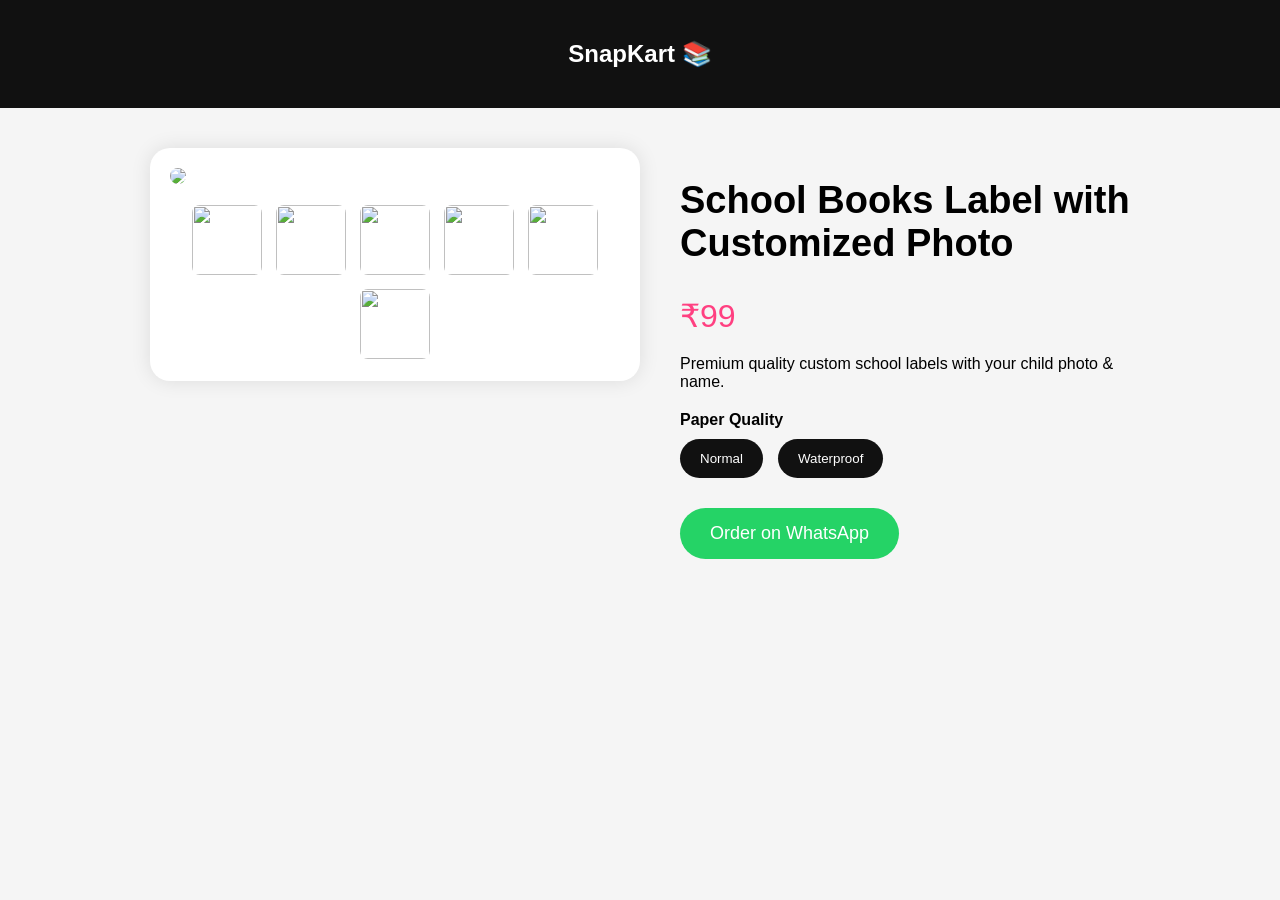
==== book-labels.html @ a1c4c521 "Added Premium Product Slider Page" ====
<!DOCTYPE html>
<html lang="en">
<head>

<meta charset="UTF-8">
<meta name="viewport" content="width=device-width, initial-scale=1.0">

<title>School Book Labels</title>

<style>

body{
  margin:0;
  font-family:Arial,sans-serif;
  background:#f5f5f5;
}

/* HEADER */

.header{
  background:#111;
  color:white;
  padding:20px;
  text-align:center;
}

/* PRODUCT PAGE */

.product-page{
  display:flex;
  flex-wrap:wrap;
  gap:40px;
  padding:40px;
  justify-content:center;
  align-items:flex-start;
}

/* SLIDER */

.slider{
  width:450px;
  background:white;
  padding:20px;
  border-radius:20px;
  box-shadow:0 0 20px rgba(0,0,0,0.1);
}

.slider img{
  width:100%;
  border-radius:15px;
}

.thumbnails{
  display:flex;
  gap:10px;
  margin-top:15px;
  flex-wrap:wrap;
  justify-content:center;
}

.thumbnails img{
  width:70px;
  height:70px;
  object-fit:cover;
  border-radius:10px;
  cursor:pointer;
  border:2px solid transparent;
}

.thumbnails img:hover{
  border:2px solid #ff4081;
}

/* DETAILS */

.details{
  max-width:450px;
}

.details h1{
  font-size:38px;
}

.price{
  font-size:32px;
  color:#ff4081;
  margin:20px 0;
}

.option-title{
  margin-top:20px;
  font-weight:bold;
}

.option-buttons{
  display:flex;
  gap:15px;
  margin-top:10px;
  flex-wrap:wrap;
}

.option-buttons button{
  padding:12px 20px;
  border:none;
  border-radius:30px;
  cursor:pointer;
  background:#111;
  color:white;
}

.whatsapp-btn{
  display:inline-block;
  margin-top:30px;
  background:#25D366;
  color:white;
  padding:15px 30px;
  border-radius:40px;
  text-decoration:none;
  font-size:18px;
}

/* MOBILE */

@media(max-width:768px){

  .product-page{
    padding:20px;
  }

  .slider{
    width:100%;
  }

  .details h1{
    font-size:28px;
  }

}

</style>

</head>

<body>

<div class="header">
  <h2>SnapKart 📚</h2>
</div>

<section class="product-page">

  <!-- IMAGE SLIDER -->

  <div class="slider">

    <img id="mainImage" src="images/book-labels/Spiderman.webp">

    <div class="thumbnails">

      <img src="images/book-labels/Spiderman.webp" onclick="changeImage(this)">
      <img src="images/book-labels/Barbie.webp" onclick="changeImage(this)">
      <img src="images/book-labels/Ben10.webp" onclick="changeImage(this)">
      <img src="images/book-labels/Doraemon.webp" onclick="changeImage(this)">
      <img src="images/book-labels/Ironman.webp" onclick="changeImage(this)">
      <img src="images/book-labels/Unicorn.webp" onclick="changeImage(this)">

    </div>

  </div>

  <!-- PRODUCT DETAILS -->

  <div class="details">

    <h1>
      School Books Label with Customized Photo
    </h1>

    <div class="price">
      ₹99
    </div>

    <p>
      Premium quality custom school labels with your child photo & name.
    </p>

    <!-- PAPER QUALITY -->

    <div class="option-title">
      Paper Quality
    </div>

    <div class="option-buttons">

      <button>Normal</button>

      <button>Waterproof</button>

    </div>

    <!-- WHATSAPP -->

    <a
      href="https://wa.me/919848830202"
      class="whatsapp-btn">

      Order on WhatsApp

    </a>

  </div>

</section>

<script>

function changeImage(element){

  document.getElementById("mainImage").src =
  element.src;

}

/* AUTO SLIDE */

const images = [

"images/book-labels/Spiderman.webp",
"images/book-labels/Barbie.webp",
"images/book-labels/Ben10.webp",
"images/book-labels/Doraemon.webp",
"images/book-labels/Ironman.webp",
"images/book-labels/Unicorn.webp"

];

let index = 0;

setInterval(() => {

  index++;

  if(index >= images.length){
    index = 0;
  }

  document.getElementById("mainImage").src =
  images[index];

}, 2500);

</script>

</body>
</html>
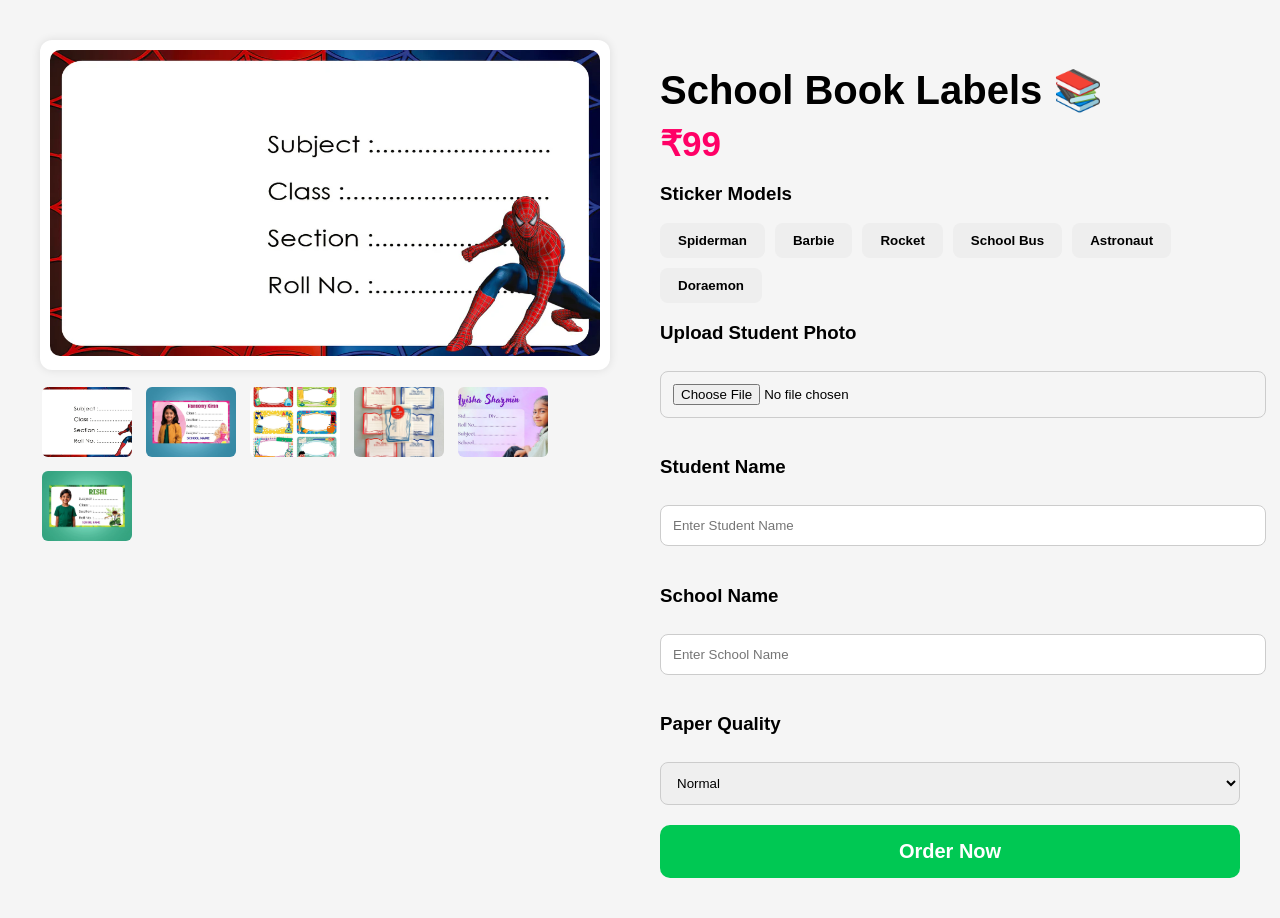
==== commit f61da3d1: "Update book-labels.html" ====
--- a/book-labels.html
+++ b/book-labels.html
@@ -1,253 +1,254 @@
 <!DOCTYPE html>
 <html lang="en">
 <head>
-
 <meta charset="UTF-8">
 <meta name="viewport" content="width=device-width, initial-scale=1.0">
-
 <title>School Book Labels</title>
 
 <style>
 
 body{
-  margin:0;
-  font-family:Arial,sans-serif;
-  background:#f5f5f5;
-}
-
-/* HEADER */
-
-.header{
-  background:#111;
-  color:white;
-  padding:20px;
-  text-align:center;
-}
-
-/* PRODUCT PAGE */
-
-.product-page{
-  display:flex;
-  flex-wrap:wrap;
-  gap:40px;
-  padding:40px;
-  justify-content:center;
-  align-items:flex-start;
-}
-
-/* SLIDER */
-
-.slider{
-  width:450px;
-  background:white;
-  padding:20px;
-  border-radius:20px;
-  box-shadow:0 0 20px rgba(0,0,0,0.1);
-}
-
-.slider img{
-  width:100%;
-  border-radius:15px;
+font-family:Arial;
+background:#f5f5f5;
+margin:0;
+padding:0;
+}
+
+.container{
+display:flex;
+gap:40px;
+padding:40px;
+flex-wrap:wrap;
+}
+
+.left{
+flex:1;
+min-width:350px;
+}
+
+.right{
+flex:1;
+min-width:350px;
+}
+
+.main-image{
+width:100%;
+max-width:550px;
+border-radius:12px;
+background:white;
+padding:10px;
+box-shadow:0 0 10px rgba(0,0,0,0.1);
+position:relative;
+}
+
+.main-image img{
+width:100%;
+border-radius:10px;
+}
+
+#uploadedPreview{
+position:absolute;
+top:80px;
+left:20px;
+width:120px;
+height:120px;
+object-fit:cover;
+border-radius:10px;
+display:none;
+border:3px solid white;
 }
 
 .thumbnails{
-  display:flex;
-  gap:10px;
-  margin-top:15px;
-  flex-wrap:wrap;
-  justify-content:center;
+display:flex;
+gap:10px;
+margin-top:15px;
+flex-wrap:wrap;
 }
 
 .thumbnails img{
-  width:70px;
-  height:70px;
-  object-fit:cover;
-  border-radius:10px;
-  cursor:pointer;
-  border:2px solid transparent;
+width:90px;
+height:70px;
+object-fit:cover;
+border-radius:8px;
+cursor:pointer;
+border:2px solid transparent;
 }
 
 .thumbnails img:hover{
-  border:2px solid #ff4081;
-}
-
-/* DETAILS */
-
-.details{
-  max-width:450px;
-}
-
-.details h1{
-  font-size:38px;
+border:2px solid #000;
+}
+
+h1{
+font-size:40px;
+margin-bottom:10px;
 }
 
 .price{
-  font-size:32px;
-  color:#ff4081;
-  margin:20px 0;
-}
-
-.option-title{
-  margin-top:20px;
-  font-weight:bold;
-}
-
-.option-buttons{
-  display:flex;
-  gap:15px;
-  margin-top:10px;
-  flex-wrap:wrap;
-}
-
-.option-buttons button{
-  padding:12px 20px;
-  border:none;
-  border-radius:30px;
-  cursor:pointer;
-  background:#111;
-  color:white;
-}
-
-.whatsapp-btn{
-  display:inline-block;
-  margin-top:30px;
-  background:#25D366;
-  color:white;
-  padding:15px 30px;
-  border-radius:40px;
-  text-decoration:none;
-  font-size:18px;
-}
-
-/* MOBILE */
-
-@media(max-width:768px){
-
-  .product-page{
-    padding:20px;
-  }
-
-  .slider{
-    width:100%;
-  }
-
-  .details h1{
-    font-size:28px;
-  }
-
+font-size:35px;
+font-weight:bold;
+color:#ff0066;
+}
+
+.buttons{
+display:flex;
+flex-wrap:wrap;
+gap:10px;
+margin:15px 0;
+}
+
+.buttons button{
+padding:10px 18px;
+border:none;
+background:#eee;
+border-radius:8px;
+cursor:pointer;
+font-weight:bold;
+}
+
+.buttons button:hover{
+background:black;
+color:white;
+}
+
+input,select{
+width:100%;
+padding:12px;
+margin-top:8px;
+margin-bottom:20px;
+border-radius:8px;
+border:1px solid #ccc;
+}
+
+.order-btn{
+background:#00c853;
+color:white;
+padding:15px;
+border:none;
+width:100%;
+font-size:20px;
+border-radius:10px;
+cursor:pointer;
+font-weight:bold;
+}
+
+.order-btn:hover{
+background:#009624;
 }
 
 </style>
-
 </head>
 
 <body>
 
-<div class="header">
-  <h2>SnapKart 📚</h2>
-</div>
-
-<section class="product-page">
-
-  <!-- IMAGE SLIDER -->
-
-  <div class="slider">
-
-    <img id="mainImage" src="images/book-labels/Spiderman.webp">
-
-    <div class="thumbnails">
-
-      <img src="images/book-labels/Spiderman.webp" onclick="changeImage(this)">
-      <img src="images/book-labels/Barbie.webp" onclick="changeImage(this)">
-      <img src="images/book-labels/Ben10.webp" onclick="changeImage(this)">
-      <img src="images/book-labels/Doraemon.webp" onclick="changeImage(this)">
-      <img src="images/book-labels/Ironman.webp" onclick="changeImage(this)">
-      <img src="images/book-labels/Unicorn.webp" onclick="changeImage(this)">
-
-    </div>
-
-  </div>
-
-  <!-- PRODUCT DETAILS -->
-
-  <div class="details">
-
-    <h1>
-      School Books Label with Customized Photo
-    </h1>
-
-    <div class="price">
-      ₹99
-    </div>
-
-    <p>
-      Premium quality custom school labels with your child photo & name.
-    </p>
-
-    <!-- PAPER QUALITY -->
-
-    <div class="option-title">
-      Paper Quality
-    </div>
-
-    <div class="option-buttons">
-
-      <button>Normal</button>
-
-      <button>Waterproof</button>
-
-    </div>
-
-    <!-- WHATSAPP -->
-
-    <a
-      href="https://wa.me/919848830202"
-      class="whatsapp-btn">
-
-      Order on WhatsApp
-
-    </a>
-
-  </div>
-
-</section>
+<div class="container">
+
+<div class="left">
+
+<div class="main-image">
+
+<img id="mainProductImage" src="images/book-labels/Spiderman.webp">
+
+<img id="uploadedPreview">
+
+</div>
+
+<div class="thumbnails">
+
+<img src="images/book-labels/Spiderman.webp" onclick="changeImage(this.src)">
+<img src="images/book-labels/Barbie.webp" onclick="changeImage(this.src)">
+<img src="images/book-labels/Rocket.webp" onclick="changeImage(this.src)">
+<img src="images/book-labels/SchoolBus.webp" onclick="changeImage(this.src)">
+<img src="images/book-labels/Astronaut.webp" onclick="changeImage(this.src)">
+<img src="images/book-labels/Doraemon.webp" onclick="changeImage(this.src)">
+
+</div>
+
+</div>
+
+<div class="right">
+
+<h1>School Book Labels 📚</h1>
+
+<div class="price">₹99</div>
+
+<h3>Sticker Models</h3>
+
+<div class="buttons">
+
+<button onclick="setDesign('images/book-labels/Spiderman.webp')">Spiderman</button>
+
+<button onclick="setDesign('images/book-labels/Barbie.webp')">Barbie</button>
+
+<button onclick="setDesign('images/book-labels/Rocket.webp')">Rocket</button>
+
+<button onclick="setDesign('images/book-labels/SchoolBus.webp')">School Bus</button>
+
+<button onclick="setDesign('images/book-labels/Astronaut.webp')">Astronaut</button>
+
+<button onclick="setDesign('images/book-labels/Doraemon.webp')">Doraemon</button>
+
+</div>
+
+<h3>Upload Student Photo</h3>
+
+<input type="file" id="photoUpload">
+
+<h3>Student Name</h3>
+
+<input type="text" placeholder="Enter Student Name">
+
+<h3>School Name</h3>
+
+<input type="text" placeholder="Enter School Name">
+
+<h3>Paper Quality</h3>
+
+<select>
+<option>Normal</option>
+<option>Waterproof</option>
+</select>
+
+<button class="order-btn">
+Order Now
+</button>
+
+</div>
+
+</div>
 
 <script>
 
-function changeImage(element){
-
-  document.getElementById("mainImage").src =
-  element.src;
-
-}
-
-/* AUTO SLIDE */
-
-const images = [
-
-"images/book-labels/Spiderman.webp",
-"images/book-labels/Barbie.webp",
-"images/book-labels/Ben10.webp",
-"images/book-labels/Doraemon.webp",
-"images/book-labels/Ironman.webp",
-"images/book-labels/Unicorn.webp"
-
-];
-
-let index = 0;
-
-setInterval(() => {
-
-  index++;
-
-  if(index >= images.length){
-    index = 0;
-  }
-
-  document.getElementById("mainImage").src =
-  images[index];
-
-}, 2500);
+function changeImage(src){
+document.getElementById("mainProductImage").src = src;
+}
+
+function setDesign(src){
+document.getElementById("mainProductImage").src = src;
+}
+
+document.getElementById("photoUpload").addEventListener("change", function(event){
+
+const file = event.target.files[0];
+
+if(file){
+
+const reader = new FileReader();
+
+reader.onload = function(e){
+
+const preview = document.getElementById("uploadedPreview");
+
+preview.src = e.target.result;
+
+preview.style.display = "block";
+
+}
+
+reader.readAsDataURL(file);
+
+}
+
+});
 
 </script>
 
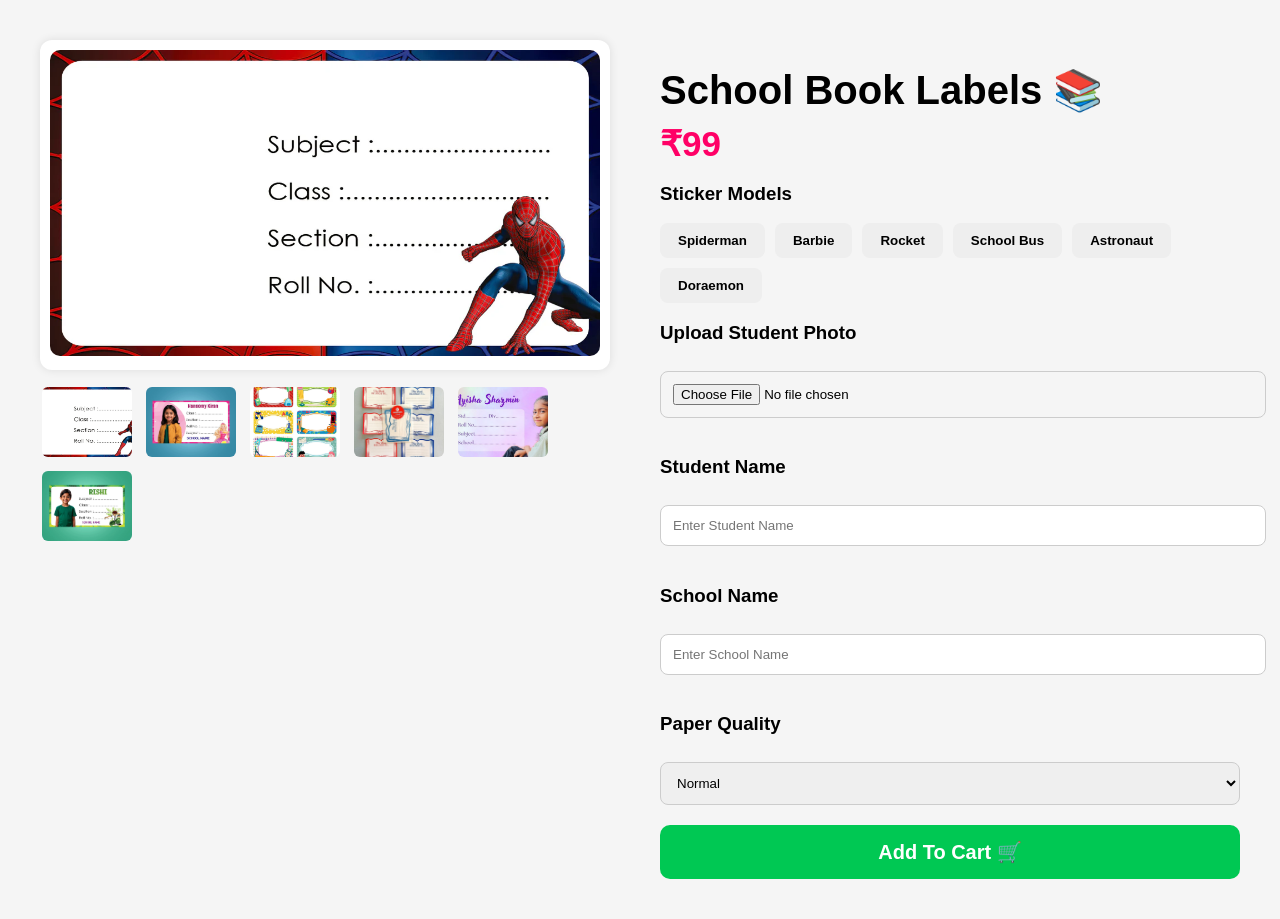
==== commit b3e604ec: "Update book-labels.html" ====
--- a/book-labels.html
+++ b/book-labels.html
@@ -1,5 +1,6 @@
 <!DOCTYPE html>
 <html lang="en">
+
 <head>
 <meta charset="UTF-8">
 <meta name="viewport" content="width=device-width, initial-scale=1.0">
@@ -208,8 +209,8 @@
 <option>Waterproof</option>
 </select>
 
-<button class="order-btn">
-Order Now
+<button class="order-btn" onclick="addToCart()">
+Add To Cart 🛒
 </button>
 
 </div>
@@ -250,6 +251,24 @@
 
 });
 
+function addToCart(){
+
+const product = {
+name: "Customized School Labels",
+price: 99,
+image: document.getElementById("mainProductImage").src
+};
+
+let cart = JSON.parse(localStorage.getItem("cart")) || [];
+
+cart.push(product);
+
+localStorage.setItem("cart", JSON.stringify(cart));
+
+alert("Added To Cart 🛒");
+
+}
+
 </script>
 
 </body>
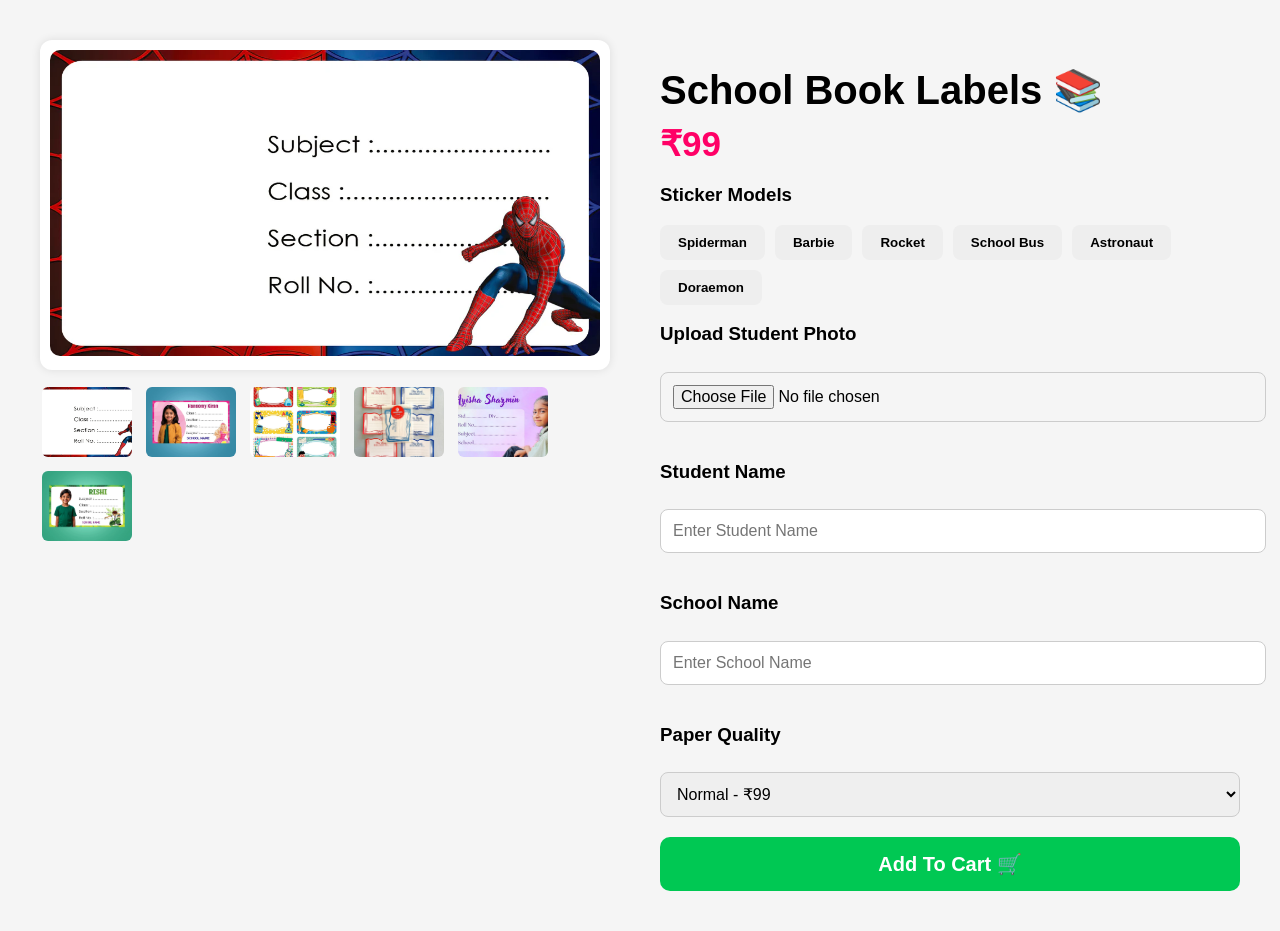
==== commit 1edf3aa6: "Update book-labels.html" ====
--- a/book-labels.html
+++ b/book-labels.html
@@ -4,6 +4,7 @@
 <head>
 <meta charset="UTF-8">
 <meta name="viewport" content="width=device-width, initial-scale=1.0">
+
 <title>School Book Labels</title>
 
 <style>
@@ -76,7 +77,7 @@
 }
 
 .thumbnails img:hover{
-border:2px solid #000;
+border:2px solid black;
 }
 
 h1{
@@ -88,6 +89,7 @@
 font-size:35px;
 font-weight:bold;
 color:#ff0066;
+margin-bottom:20px;
 }
 
 .buttons{
@@ -118,6 +120,7 @@
 margin-bottom:20px;
 border-radius:8px;
 border:1px solid #ccc;
+font-size:16px;
 }
 
 .order-btn{
@@ -137,6 +140,7 @@
 }
 
 </style>
+
 </head>
 
 <body>
@@ -156,10 +160,15 @@
 <div class="thumbnails">
 
 <img src="images/book-labels/Spiderman.webp" onclick="changeImage(this.src)">
+
 <img src="images/book-labels/Barbie.webp" onclick="changeImage(this.src)">
+
 <img src="images/book-labels/Rocket.webp" onclick="changeImage(this.src)">
+
 <img src="images/book-labels/SchoolBus.webp" onclick="changeImage(this.src)">
+
 <img src="images/book-labels/Astronaut.webp" onclick="changeImage(this.src)">
+
 <img src="images/book-labels/Doraemon.webp" onclick="changeImage(this.src)">
 
 </div>
@@ -170,7 +179,7 @@
 
 <h1>School Book Labels 📚</h1>
 
-<div class="price">₹99</div>
+<div class="price" id="price">₹99</div>
 
 <h3>Sticker Models</h3>
 
@@ -204,13 +213,18 @@
 
 <h3>Paper Quality</h3>
 
-<select>
-<option>Normal</option>
-<option>Waterproof</option>
+<select id="paperQuality" onchange="updatePrice()">
+
+<option value="99">Normal - ₹99</option>
+
+<option value="129">Waterproof - ₹129</option>
+
 </select>
 
 <button class="order-btn" onclick="addToCart()">
+
 Add To Cart 🛒
+
 </button>
 
 </div>
@@ -220,11 +234,15 @@
 <script>
 
 function changeImage(src){
+
 document.getElementById("mainProductImage").src = src;
+
 }
 
 function setDesign(src){
+
 document.getElementById("mainProductImage").src = src;
+
 }
 
 document.getElementById("photoUpload").addEventListener("change", function(event){
@@ -251,12 +269,26 @@
 
 });
 
+function updatePrice(){
+
+const price = document.getElementById("paperQuality").value;
+
+document.getElementById("price").innerText = "₹" + price;
+
+}
+
 function addToCart(){
 
+const selectedPrice = document.getElementById("paperQuality").value;
+
 const product = {
+
 name: "Customized School Labels",
-price: 99,
+
+price: selectedPrice,
+
 image: document.getElementById("mainProductImage").src
+
 };
 
 let cart = JSON.parse(localStorage.getItem("cart")) || [];
@@ -272,4 +304,5 @@
 </script>
 
 </body>
+
 </html>
